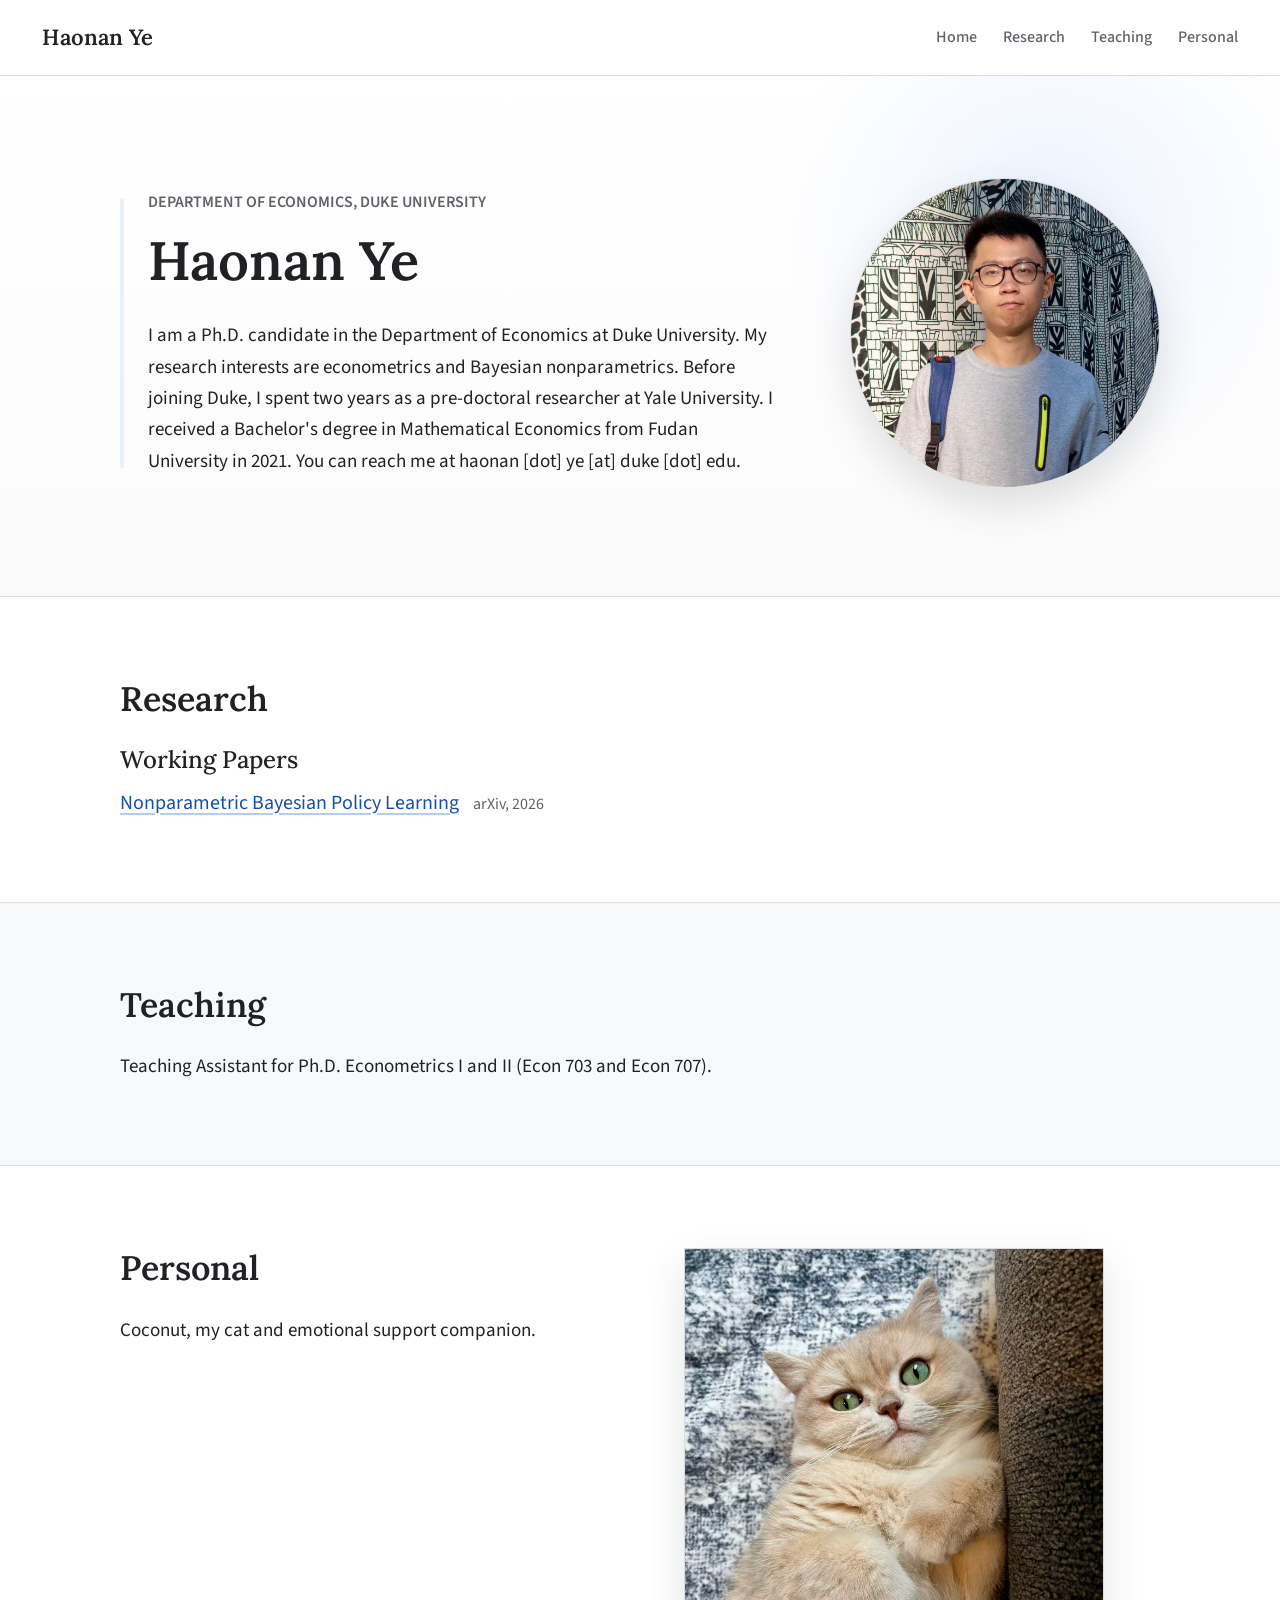
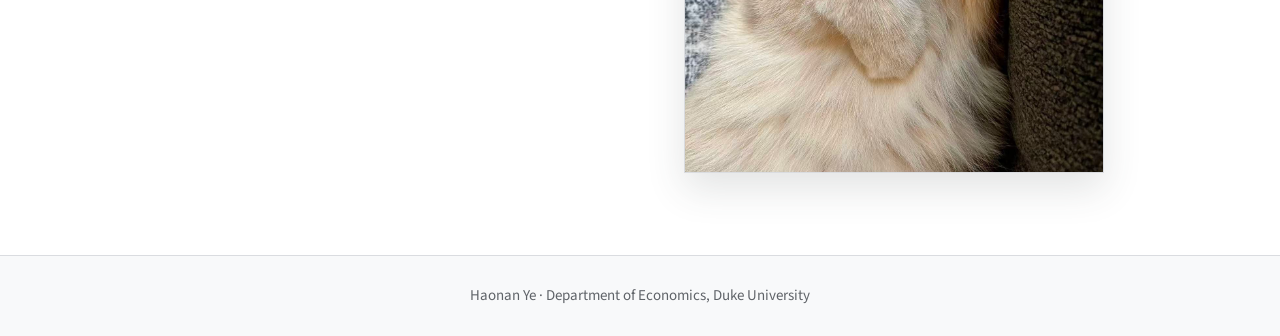
==== index.html @ bd1c62ed "Create personal website" ====
<!doctype html>
<html lang="en">
  <head>
    <meta charset="utf-8">
    <meta name="viewport" content="width=device-width, initial-scale=1">
    <title>Haonan Ye</title>
    <meta name="description" content="Personal website of Haonan Ye, Ph.D. candidate in Economics at Duke University.">
    <link rel="preconnect" href="https://fonts.googleapis.com">
    <link rel="preconnect" href="https://fonts.gstatic.com" crossorigin>
    <link href="https://fonts.googleapis.com/css2?family=Lora:wght@500;600&family=Source+Sans+3:wght@400;500;600&display=swap" rel="stylesheet">
    <link rel="stylesheet" href="styles.css">
  </head>
  <body>
    <header class="site-header">
      <a class="site-title" href="#home">Haonan Ye</a>
      <nav class="site-nav" aria-label="Main navigation">
        <a href="#home">Home</a>
        <a href="#research">Research</a>
        <a href="#teaching">Teaching</a>
        <a href="#personal">Personal</a>
      </nav>
    </header>

    <main>
      <section class="hero" id="home">
        <div class="hero-inner">
          <div class="hero-copy">
            <p class="eyebrow">Department of Economics, Duke University</p>
            <h1>Haonan Ye</h1>
            <p>
              I am a Ph.D. candidate in the Department of Economics at Duke University.
              My research interests are econometrics and Bayesian nonparametrics.
              Before joining Duke, I spent two years as a pre-doctoral researcher at Yale University.
              I received a Bachelor's degree in Mathematical Economics from Fudan University in 2021.
              You can reach me at haonan [dot] ye [at] duke [dot] edu.
            </p>
          </div>
          <figure class="portrait">
            <img src="assets/headshot.jpg" alt="Headshot of Haonan Ye">
          </figure>
        </div>
      </section>

      <section class="content-section" id="research">
        <div class="section-inner">
          <h2>Research</h2>
          <h3>Working Papers</h3>
          <p class="paper-entry">
            <a href="https://arxiv.org/abs/2605.17068v1" target="_blank" rel="noopener noreferrer">
              Nonparametric Bayesian Policy Learning
            </a>
            <span>arXiv, 2026</span>
          </p>
        </div>
      </section>

      <section class="content-section alt" id="teaching">
        <div class="section-inner">
          <h2>Teaching</h2>
          <p>
            Teaching Assistant for Ph.D. Econometrics I and II (Econ 703 and Econ 707).
          </p>
        </div>
      </section>

      <section class="content-section personal-section" id="personal">
        <div class="section-inner personal-inner">
          <div>
            <h2>Personal</h2>
            <p>Coconut, my cat and emotional support companion.</p>
          </div>
          <figure class="cat-photo">
            <img src="assets/coconut.jpg" alt="Coconut the cat">
          </figure>
        </div>
      </section>
    </main>

    <footer class="site-footer">
      <p>Haonan Ye · Department of Economics, Duke University</p>
    </footer>
  </body>
</html>
---- styles.css ----
:root {
  --ink: #202124;
  --muted: #5f6368;
  --line: #dadce0;
  --paper: #ffffff;
  --soft: #f8f9fa;
  --accent: #1a73e8;
  --accent-dark: #174ea6;
  --accent-soft: #e8f0fe;
  --max: 1040px;
}

* {
  box-sizing: border-box;
}

html {
  scroll-behavior: smooth;
}

body {
  margin: 0;
  color: var(--ink);
  background: var(--paper);
  font-family: "Source Sans 3", Arial, sans-serif;
  font-size: 19px;
  line-height: 1.65;
  text-rendering: optimizeLegibility;
}

a {
  color: var(--accent-dark);
  text-decoration-color: rgba(26, 115, 232, 0.35);
  text-underline-offset: 4px;
}

a:hover {
  color: var(--accent);
  text-decoration-color: currentColor;
}

.site-header {
  position: sticky;
  top: 0;
  z-index: 10;
  display: flex;
  align-items: center;
  justify-content: space-between;
  gap: 24px;
  min-height: 76px;
  padding: 0 42px;
  background: rgba(255, 255, 255, 0.96);
  border-bottom: 1px solid var(--line);
  backdrop-filter: blur(10px);
}

.site-title {
  flex: 0 0 auto;
  color: var(--ink);
  font-family: "Lora", Georgia, serif;
  font-size: 22px;
  font-weight: 600;
  text-decoration: none;
}

.site-nav {
  display: flex;
  align-items: center;
  justify-content: flex-end;
  gap: 26px;
  font-size: 16px;
  font-weight: 500;
}

.site-nav a {
  position: relative;
  color: var(--muted);
  text-decoration: none;
}

.site-nav a::after {
  position: absolute;
  right: 0;
  bottom: -8px;
  left: 0;
  height: 2px;
  content: "";
  background: currentColor;
  opacity: 0;
  transform: scaleX(0.72);
  transition: opacity 160ms ease, transform 160ms ease;
}

.site-nav a:hover {
  color: var(--ink);
}

.site-nav a:hover::after {
  opacity: 0.55;
  transform: scaleX(1);
}

.hero {
  border-bottom: 1px solid var(--line);
  background:
    radial-gradient(circle at 82% 28%, rgba(232, 240, 254, 0.78), transparent 24%),
    linear-gradient(180deg, #ffffff 0%, #fbfbfb 100%);
}

.hero-inner,
.section-inner {
  width: min(var(--max), calc(100% - 48px));
  margin: 0 auto;
}

.hero-inner {
  display: grid;
  grid-template-columns: minmax(0, 1fr) 310px;
  align-items: center;
  gap: 72px;
  min-height: 520px;
  padding: 74px 0 80px;
}

.hero-copy {
  position: relative;
  padding-left: 28px;
}

.hero-copy::before {
  position: absolute;
  top: 9px;
  bottom: 9px;
  left: 0;
  width: 4px;
  content: "";
  background: var(--accent-soft);
  border-radius: 999px;
}

.eyebrow {
  margin: 0 0 14px;
  color: var(--muted);
  font-size: 16px;
  font-weight: 600;
  letter-spacing: 0;
  text-transform: uppercase;
}

h1,
h2,
h3 {
  font-family: "Lora", Georgia, serif;
  line-height: 1.2;
}

h1 {
  margin: 0 0 26px;
  font-size: 54px;
  font-weight: 600;
}

h2 {
  margin: 0 0 26px;
  font-size: 34px;
  font-weight: 600;
}

h3 {
  margin: 0 0 12px;
  font-size: 24px;
  font-weight: 500;
}

p {
  max-width: 760px;
  margin: 0;
}

.portrait,
.cat-photo {
  margin: 0;
}

.portrait img {
  display: block;
  width: 100%;
  aspect-ratio: 1;
  object-fit: cover;
  object-position: 50% 35%;
  border-radius: 50%;
  border: 1px solid var(--line);
  box-shadow: 0 18px 42px rgba(60, 64, 67, 0.16);
}

.content-section {
  padding: 82px 0;
  border-bottom: 1px solid var(--line);
}

.content-section.alt {
  background: var(--soft);
}

.paper-entry {
  display: flex;
  flex-wrap: wrap;
  align-items: baseline;
  gap: 10px 14px;
  font-size: 20px;
}

.paper-entry span {
  color: var(--muted);
  font-size: 16px;
}

.personal-inner {
  display: grid;
  grid-template-columns: minmax(0, 0.9fr) minmax(280px, 420px);
  align-items: start;
  gap: 64px;
}

.cat-photo img {
  display: block;
  width: 100%;
  aspect-ratio: 4 / 5;
  object-fit: cover;
  object-position: 50% 35%;
  border: 1px solid var(--line);
  box-shadow: 0 16px 36px rgba(60, 64, 67, 0.14);
}

.site-footer {
  padding: 28px 24px;
  color: var(--muted);
  background: var(--soft);
  font-size: 15px;
  text-align: center;
}

.site-footer p {
  max-width: none;
  margin: 0;
}

@media (max-width: 760px) {
  body {
    font-size: 18px;
  }

  .site-header {
    position: static;
    align-items: flex-start;
    flex-direction: column;
    gap: 10px;
    padding: 18px 24px;
  }

  .site-nav {
    flex-wrap: wrap;
    justify-content: flex-start;
    gap: 14px 20px;
  }

  .hero-inner {
    grid-template-columns: 1fr;
    gap: 34px;
    min-height: 0;
    padding: 48px 0 58px;
  }

  .hero-copy {
    padding-left: 20px;
  }

  .portrait {
    max-width: 260px;
  }

  h1 {
    font-size: 42px;
  }

  h2 {
    font-size: 30px;
  }

  .content-section {
    padding: 54px 0;
  }

  .personal-inner {
    grid-template-columns: 1fr;
    gap: 28px;
  }

  .cat-photo {
    max-width: 420px;
  }
}
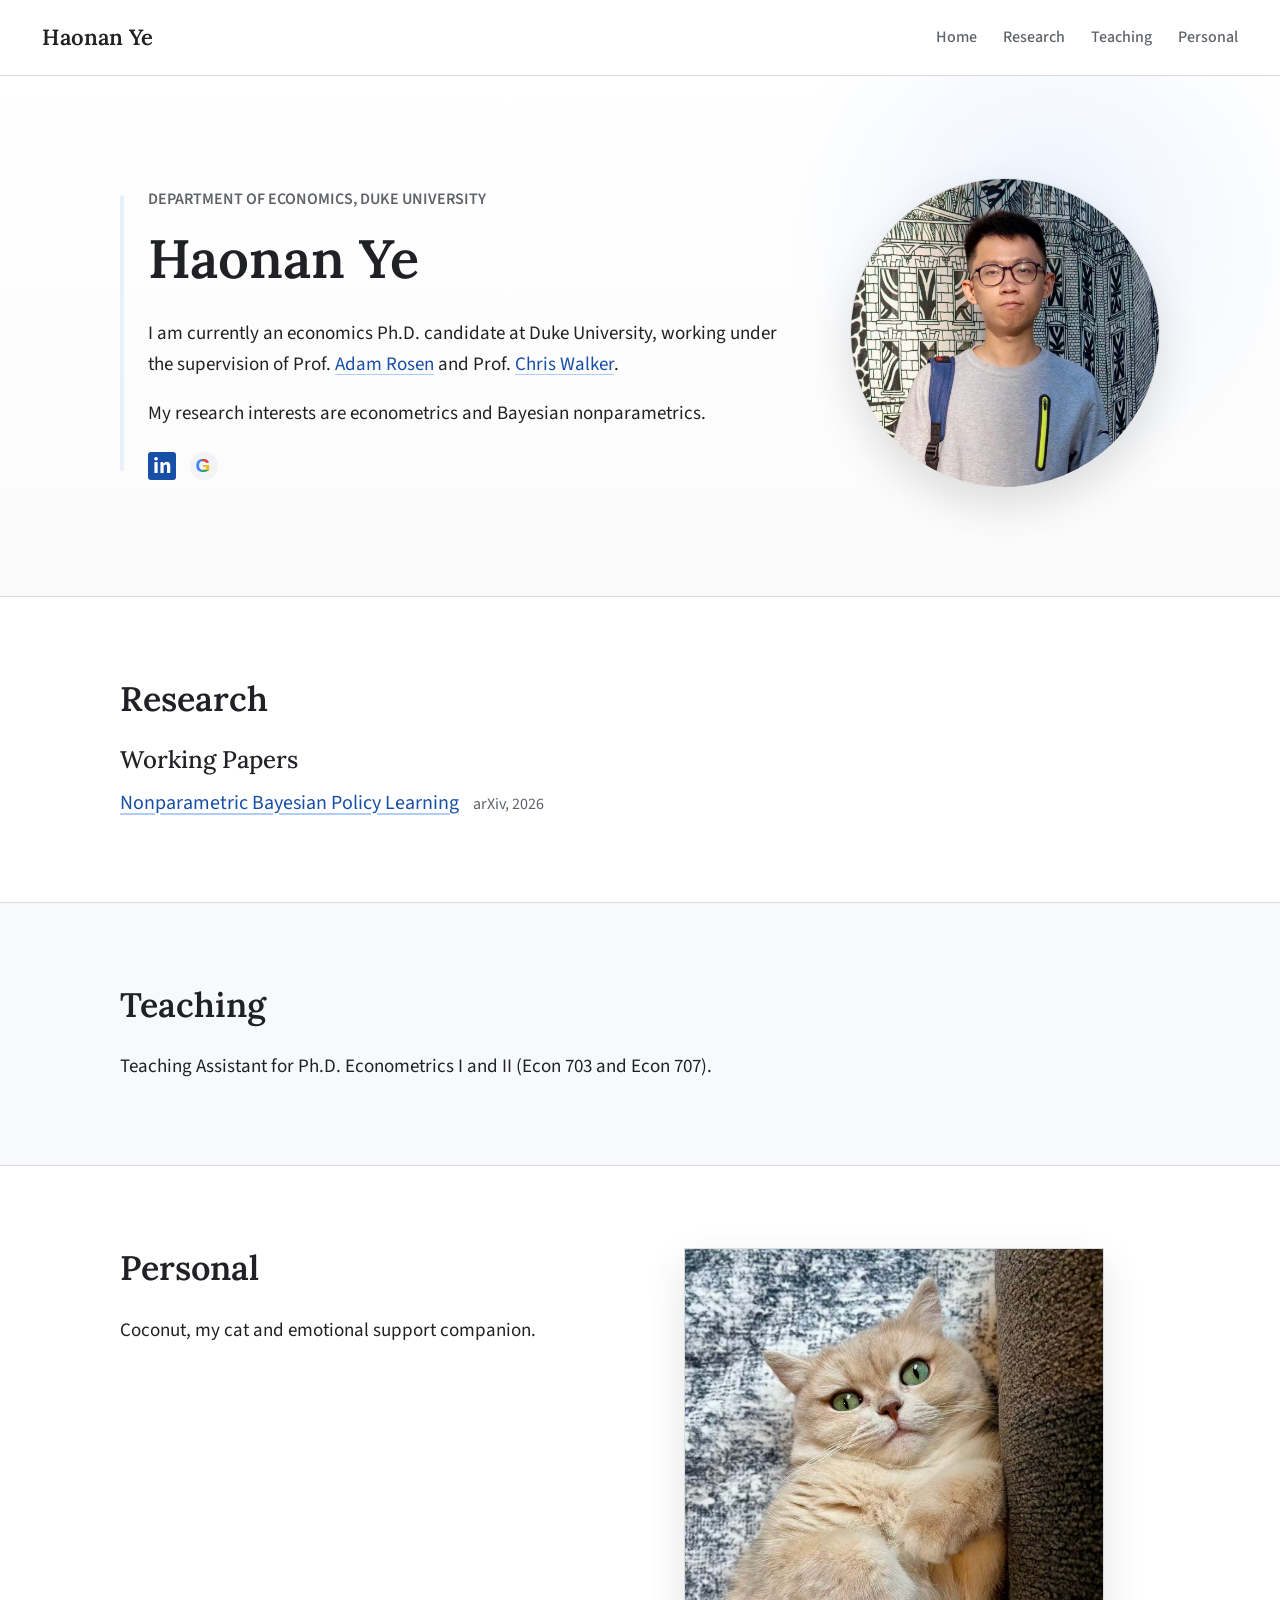
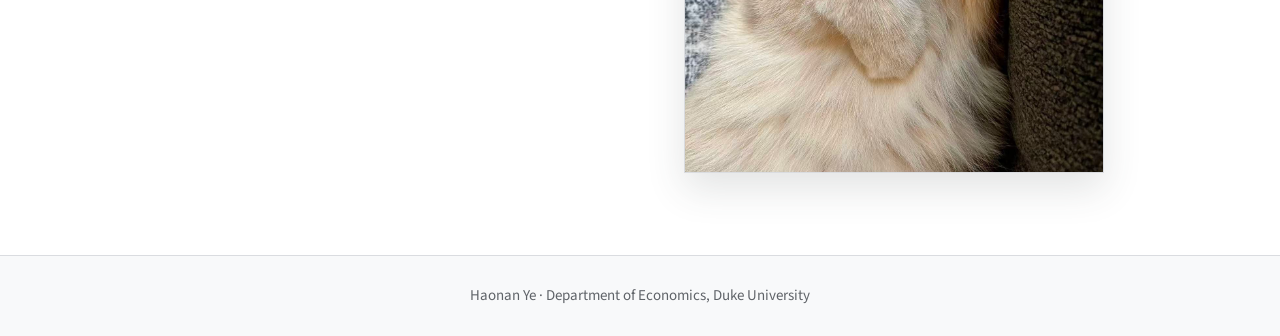
==== commit 7f34a7f8: "Update home bio and profile links" ====
--- a/index.html
+++ b/index.html
@@ -28,12 +28,25 @@
             <p class="eyebrow">Department of Economics, Duke University</p>
             <h1>Haonan Ye</h1>
             <p>
-              I am a Ph.D. candidate in the Department of Economics at Duke University.
+              I am currently an economics Ph.D. candidate at Duke University, working under the supervision of Prof.
+              <a href="https://sites.google.com/site/amr331/" target="_blank" rel="noopener noreferrer">Adam Rosen</a>
+              and Prof.
+              <a href="https://sites.google.com/view/cdwalker/home" target="_blank" rel="noopener noreferrer">Chris Walker</a>.
+            </p>
+            <p class="home-spaced">
               My research interests are econometrics and Bayesian nonparametrics.
-              Before joining Duke, I spent two years as a pre-doctoral researcher at Yale University.
-              I received a Bachelor's degree in Mathematical Economics from Fudan University in 2021.
-              You can reach me at haonan [dot] ye [at] duke [dot] edu.
             </p>
+            <div class="profile-links" aria-label="Profile links">
+              <a class="linkedin-link" href="https://www.linkedin.com/in/aaron-ye-4648b3226/" target="_blank" rel="noopener noreferrer" aria-label="LinkedIn">in</a>
+              <a class="scholar-link" href="https://scholar.google.com/citations?user=QAnR_lwAAAAJ&amp;hl=en" target="_blank" rel="noopener noreferrer" aria-label="Google Scholar">
+                <span class="google-g" aria-hidden="true">
+                  <span class="g-blue">G</span>
+                  <span class="g-red">G</span>
+                  <span class="g-yellow">G</span>
+                  <span class="g-green">G</span>
+                </span>
+              </a>
+            </div>
           </div>
           <figure class="portrait">
             <img src="assets/headshot.jpg" alt="Headshot of Haonan Ye">
--- a/styles.css
+++ b/styles.css
@@ -177,6 +177,88 @@
   margin: 0;
 }
 
+.home-spaced {
+  margin-top: 18px;
+}
+
+.profile-links {
+  display: flex;
+  align-items: center;
+  gap: 14px;
+  margin-top: 22px;
+}
+
+.linkedin-link,
+.scholar-link {
+  display: inline-flex;
+  align-items: center;
+  justify-content: center;
+  width: 28px;
+  height: 28px;
+  color: #ffffff;
+  background: var(--accent-dark);
+  text-decoration: none;
+}
+
+.linkedin-link {
+  border-radius: 3px;
+  font-size: 22px;
+  font-weight: 700;
+  line-height: 1;
+}
+
+.scholar-link {
+  background: #f1f3f4;
+  border-radius: 50%;
+}
+
+.google-g {
+  position: relative;
+  display: block;
+  width: 17px;
+  height: 20px;
+  overflow: hidden;
+  font-family: Arial, sans-serif;
+  font-size: 19px;
+  font-weight: 700;
+  line-height: 20px;
+}
+
+.google-g span {
+  position: absolute;
+  inset: 0;
+}
+
+.g-blue {
+  color: #4285f4;
+}
+
+.g-red {
+  color: #ea4335;
+  clip-path: polygon(38% 0, 100% 0, 100% 45%, 38% 45%);
+}
+
+.g-yellow {
+  color: #fbbc05;
+  clip-path: polygon(38% 45%, 100% 45%, 100% 72%, 38% 72%);
+}
+
+.g-green {
+  color: #34a853;
+  clip-path: polygon(38% 72%, 100% 72%, 100% 100%, 38% 100%);
+}
+
+.linkedin-link:hover {
+  color: #ffffff;
+  background: var(--accent);
+  text-decoration: none;
+}
+
+.scholar-link:hover {
+  background: #e8eaed;
+  text-decoration: none;
+}
+
 .portrait,
 .cat-photo {
   margin: 0;
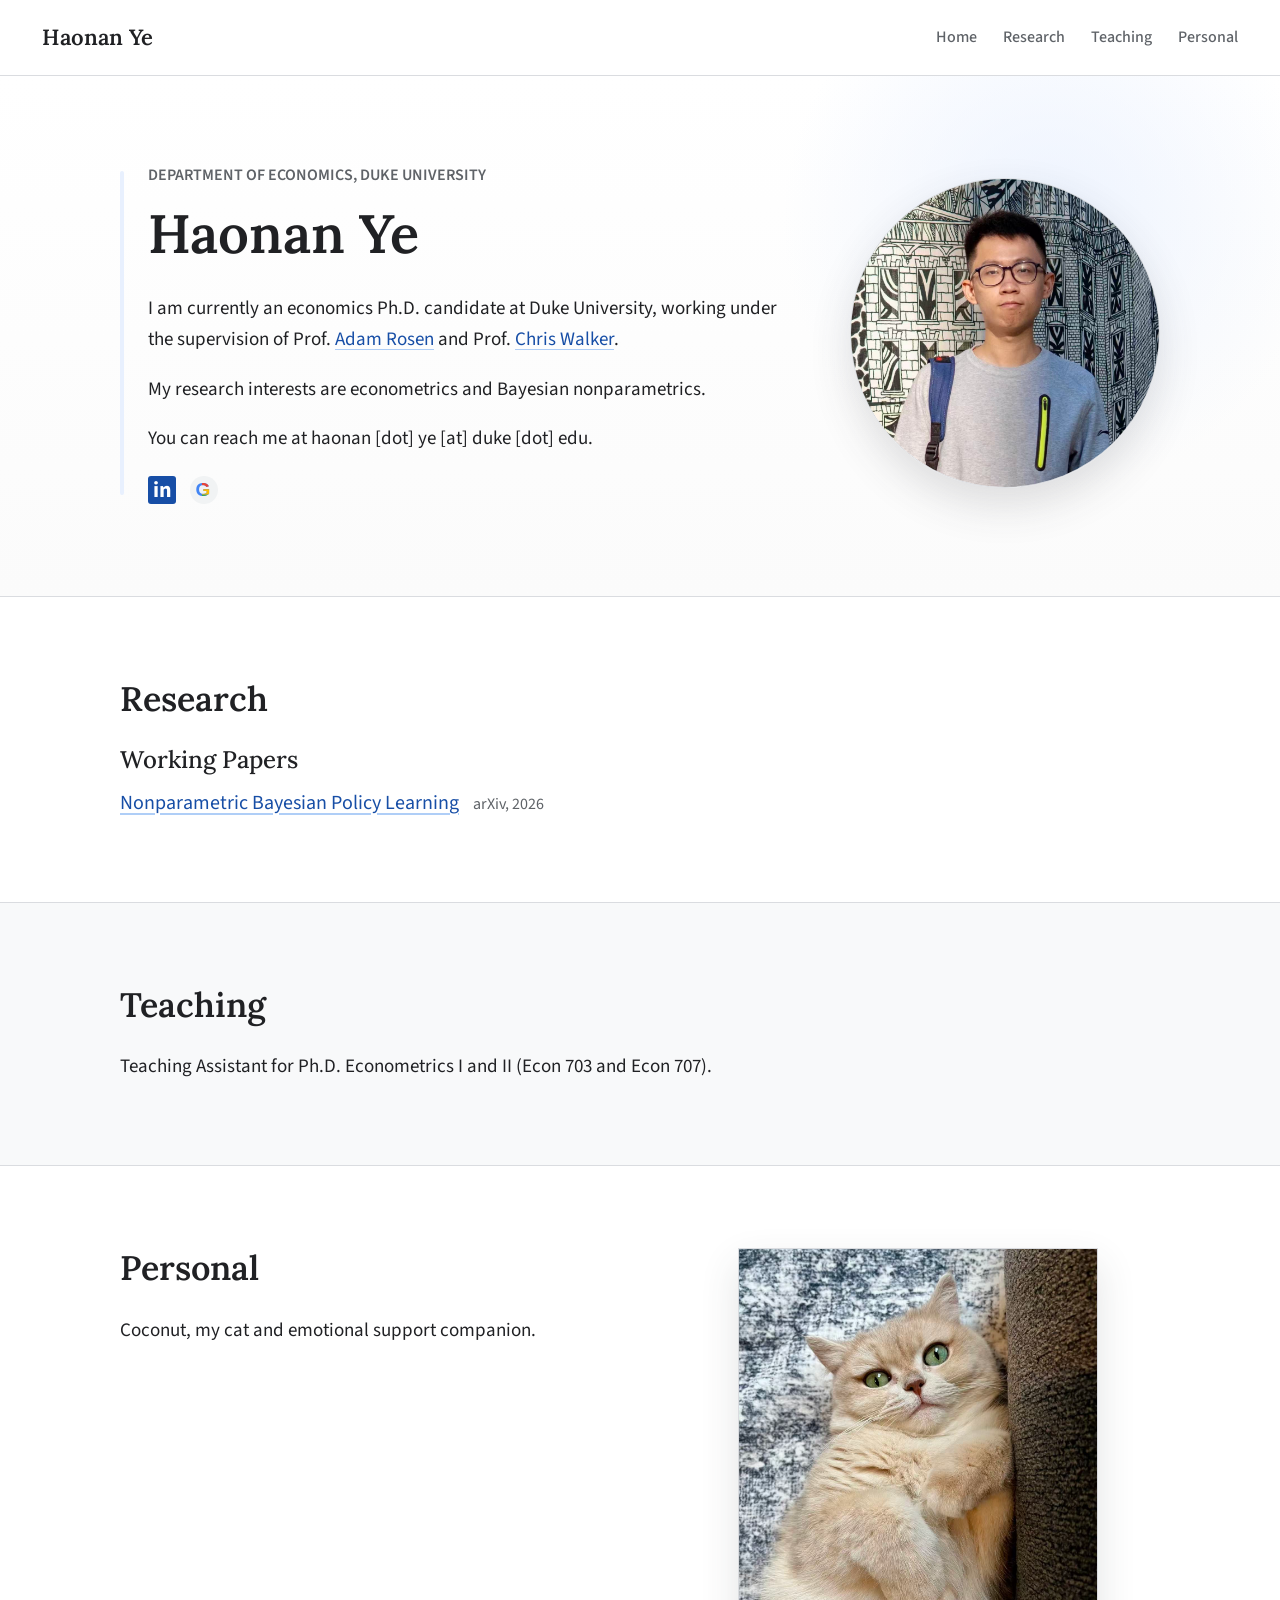
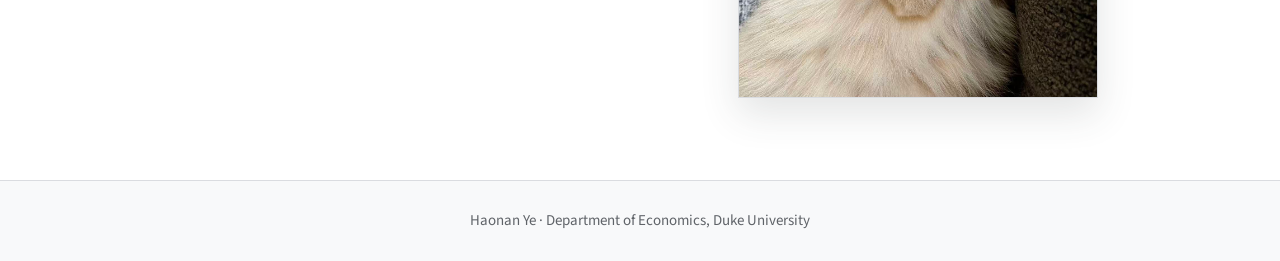
==== commit 58ab4e19: "Refine homepage and personal section" ====
--- a/index.html
+++ b/index.html
@@ -35,6 +35,9 @@
             </p>
             <p class="home-spaced">
               My research interests are econometrics and Bayesian nonparametrics.
+            </p>
+            <p class="home-spaced">
+              You can reach me at haonan [dot] ye [at] duke [dot] edu.
             </p>
             <div class="profile-links" aria-label="Profile links">
               <a class="linkedin-link" href="https://www.linkedin.com/in/aaron-ye-4648b3226/" target="_blank" rel="noopener noreferrer" aria-label="LinkedIn">in</a>
--- a/styles.css
+++ b/styles.css
@@ -299,7 +299,7 @@
 
 .personal-inner {
   display: grid;
-  grid-template-columns: minmax(0, 0.9fr) minmax(280px, 420px);
+  grid-template-columns: minmax(0, 0.9fr) minmax(260px, 360px);
   align-items: start;
   gap: 64px;
 }
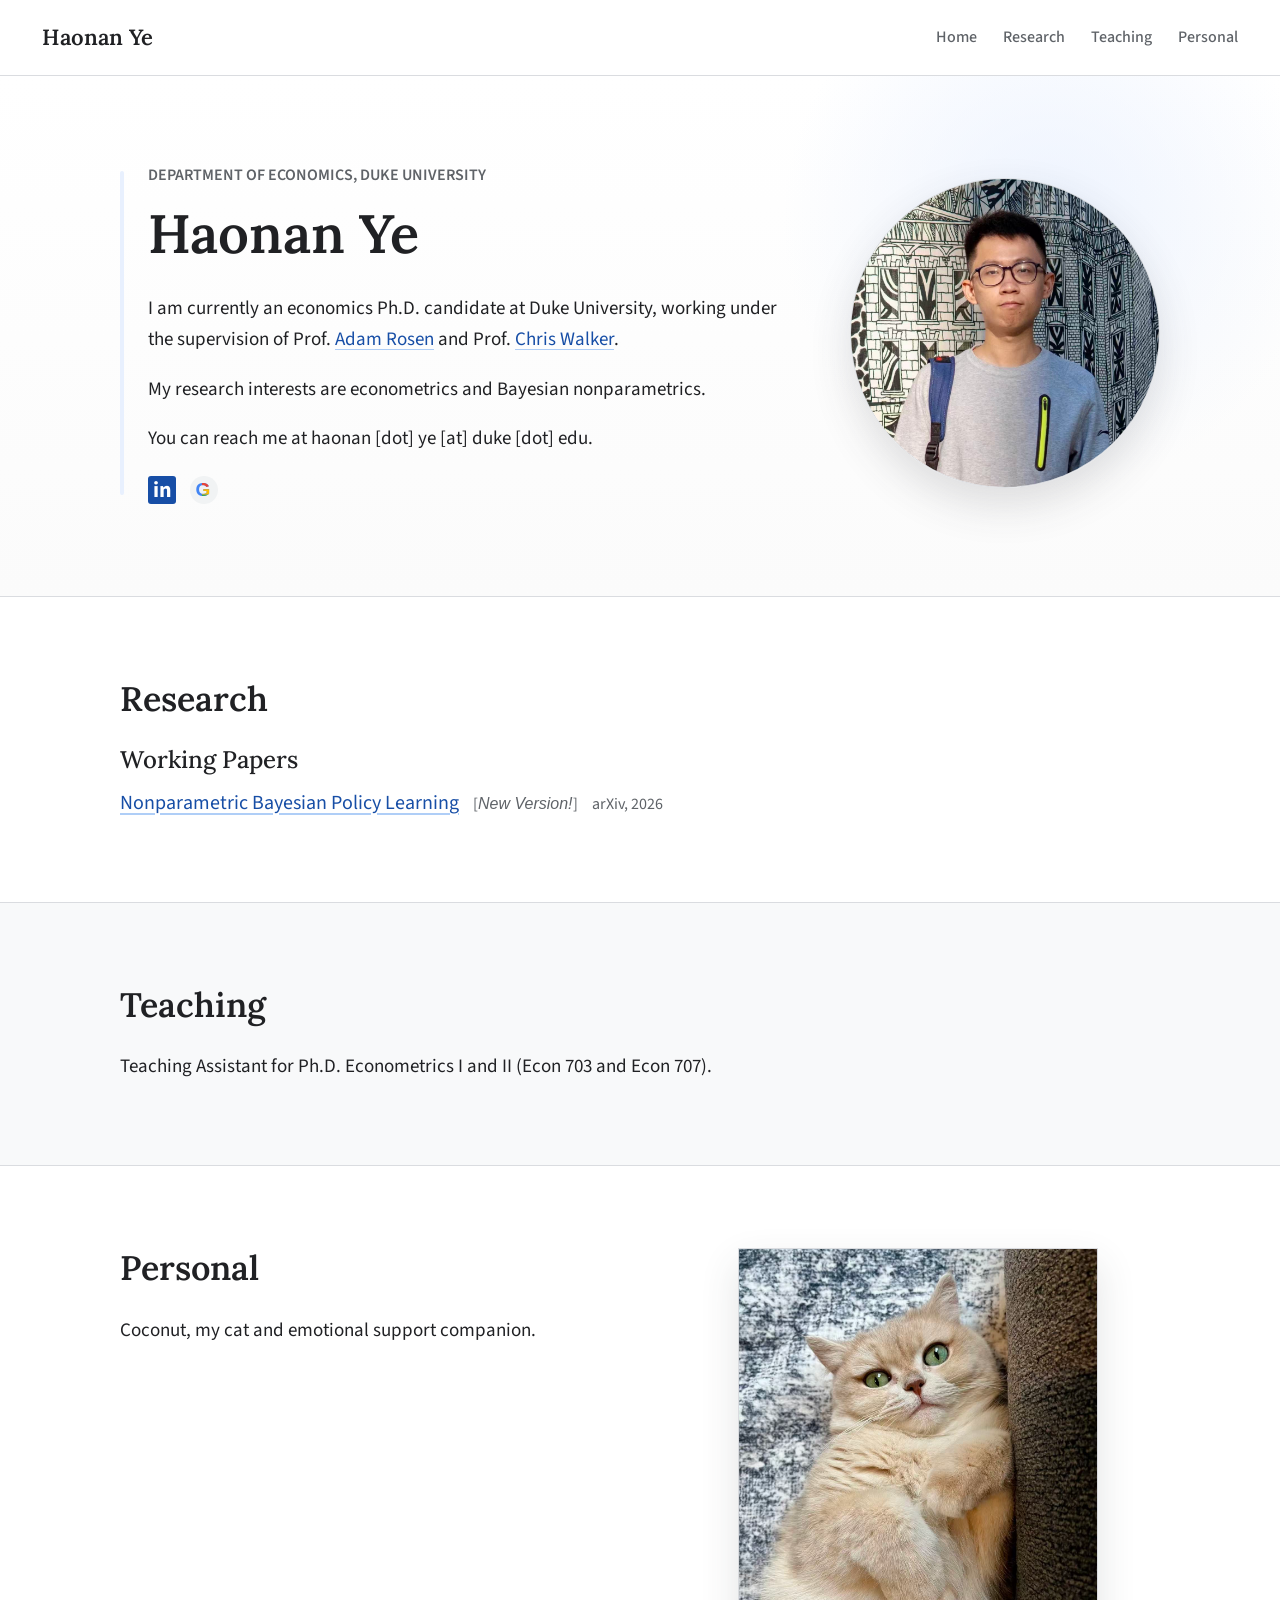
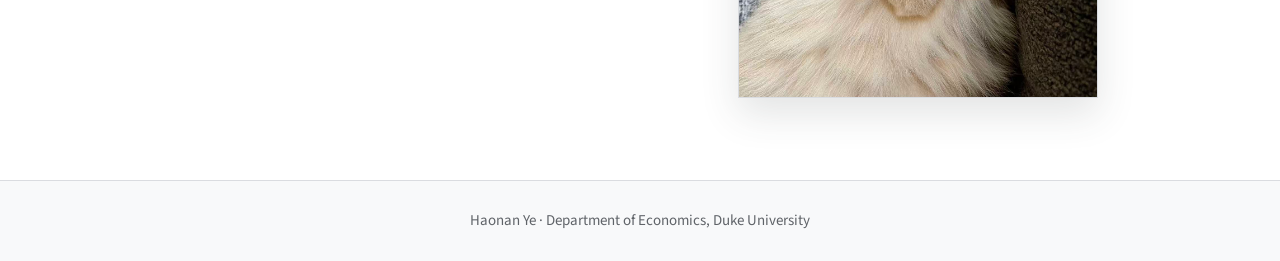
==== commit eb5fed94: "Update arXiv paper link" ====
--- a/index.html
+++ b/index.html
@@ -62,9 +62,10 @@
           <h2>Research</h2>
           <h3>Working Papers</h3>
           <p class="paper-entry">
-            <a href="https://arxiv.org/abs/2605.17068v1" target="_blank" rel="noopener noreferrer">
+            <a href="https://arxiv.org/abs/2605.17068" target="_blank" rel="noopener noreferrer">
               Nonparametric Bayesian Policy Learning
             </a>
+            <span>[<em>New Version!</em>]</span>
             <span>arXiv, 2026</span>
           </p>
         </div>
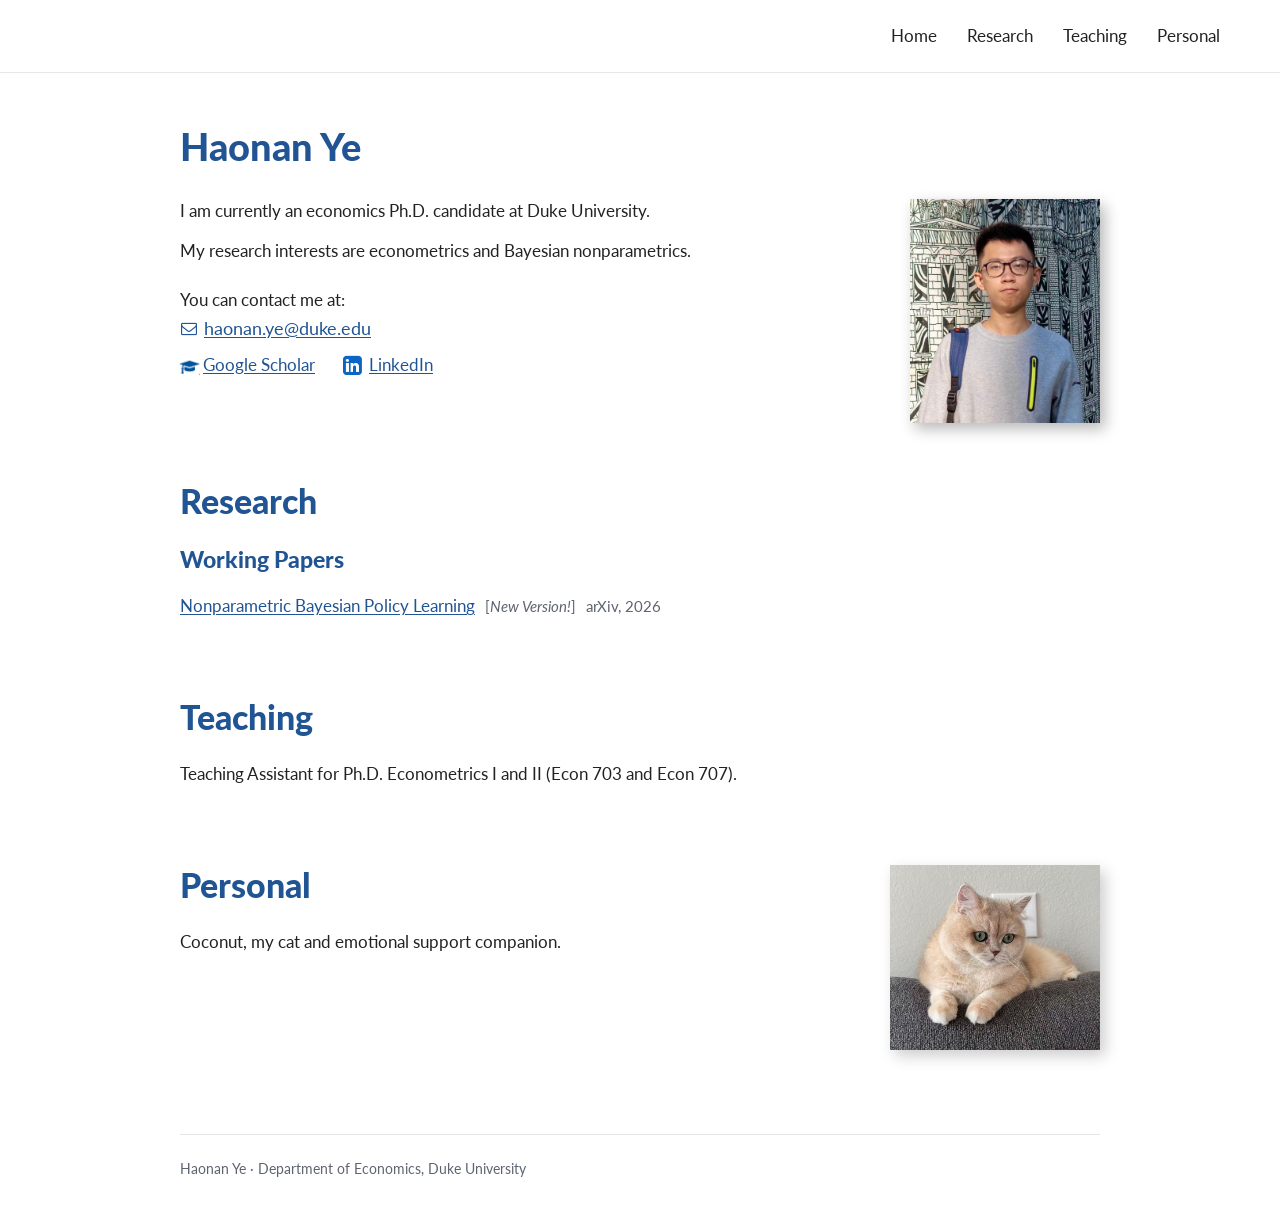
==== commit 8a2aaf42: "Redesign personal website" ====
--- a/index.html
+++ b/index.html
@@ -4,51 +4,50 @@
     <meta charset="utf-8">
     <meta name="viewport" content="width=device-width, initial-scale=1">
     <title>Haonan Ye</title>
-    <meta name="description" content="Personal website of Haonan Ye, Ph.D. candidate in Economics at Duke University.">
+    <meta name="description" content="Personal website of Haonan Ye, an economics Ph.D. candidate at Duke University.">
     <link rel="preconnect" href="https://fonts.googleapis.com">
     <link rel="preconnect" href="https://fonts.gstatic.com" crossorigin>
-    <link href="https://fonts.googleapis.com/css2?family=Lora:wght@500;600&family=Source+Sans+3:wght@400;500;600&display=swap" rel="stylesheet">
+    <link href="https://fonts.googleapis.com/css2?family=Lato:wght@400;700;900&amp;display=swap" rel="stylesheet">
+    <link rel="stylesheet" href="https://cdnjs.cloudflare.com/ajax/libs/font-awesome/4.7.0/css/font-awesome.min.css">
     <link rel="stylesheet" href="styles.css">
   </head>
   <body>
     <header class="site-header">
-      <a class="site-title" href="#home">Haonan Ye</a>
-      <nav class="site-nav" aria-label="Main navigation">
-        <a href="#home">Home</a>
-        <a href="#research">Research</a>
-        <a href="#teaching">Teaching</a>
-        <a href="#personal">Personal</a>
-      </nav>
+      <div class="header-inner">
+        <nav class="site-nav" aria-label="Main navigation">
+          <a href="#home">Home</a>
+          <a href="#research">Research</a>
+          <a href="#teaching">Teaching</a>
+          <a href="#personal">Personal</a>
+        </nav>
+      </div>
     </header>
 
-    <main>
-      <section class="hero" id="home">
-        <div class="hero-inner">
-          <div class="hero-copy">
-            <p class="eyebrow">Department of Economics, Duke University</p>
-            <h1>Haonan Ye</h1>
-            <p>
-              I am currently an economics Ph.D. candidate at Duke University, working under the supervision of Prof.
-              <a href="https://sites.google.com/site/amr331/" target="_blank" rel="noopener noreferrer">Adam Rosen</a>
-              and Prof.
-              <a href="https://sites.google.com/view/cdwalker/home" target="_blank" rel="noopener noreferrer">Chris Walker</a>.
+    <main class="page-shell">
+      <section class="home-section" id="home">
+        <h1>Haonan Ye</h1>
+        <div class="home-layout">
+          <div class="home-copy">
+            <p class="bio-copy">
+              <span>I am currently an economics Ph.D. candidate at Duke University.</span>
+              <span>My research interests are econometrics and Bayesian nonparametrics.</span>
             </p>
-            <p class="home-spaced">
-              My research interests are econometrics and Bayesian nonparametrics.
-            </p>
-            <p class="home-spaced">
-              You can reach me at haonan [dot] ye [at] duke [dot] edu.
-            </p>
-            <div class="profile-links" aria-label="Profile links">
-              <a class="linkedin-link" href="https://www.linkedin.com/in/aaron-ye-4648b3226/" target="_blank" rel="noopener noreferrer" aria-label="LinkedIn">in</a>
-              <a class="scholar-link" href="https://scholar.google.com/citations?user=QAnR_lwAAAAJ&amp;hl=en" target="_blank" rel="noopener noreferrer" aria-label="Google Scholar">
-                <span class="google-g" aria-hidden="true">
-                  <span class="g-blue">G</span>
-                  <span class="g-red">G</span>
-                  <span class="g-yellow">G</span>
-                  <span class="g-green">G</span>
-                </span>
+            <div class="contact-block">
+              <p class="contact-label">You can contact me at:</p>
+              <a class="email-link" href="mailto:haonan.ye@duke.edu">
+                <i class="fa fa-envelope-o email-icon" aria-hidden="true"></i>
+                <span>haonan.ye@duke.edu</span>
               </a>
+              <div class="profile-links" aria-label="Profile links">
+                <a class="profile-link" href="https://scholar.google.com/citations?user=QAnR_lwAAAAJ&amp;hl=en" target="_blank" rel="noopener noreferrer">
+                  <img class="scholar-icon" src="assets/google-scholar-cap.png" alt="">
+                  <span>Google Scholar</span>
+                </a>
+                <a class="profile-link" href="https://www.linkedin.com/in/haonan-ye-4648b3226/" target="_blank" rel="noopener noreferrer">
+                  <i class="fa fa-linkedin-square linkedin-icon" aria-hidden="true"></i>
+                  <span>LinkedIn</span>
+                </a>
+              </div>
             </div>
           </div>
           <figure class="portrait">
@@ -58,38 +57,28 @@
       </section>
 
       <section class="content-section" id="research">
-        <div class="section-inner">
-          <h2>Research</h2>
-          <h3>Working Papers</h3>
-          <p class="paper-entry">
-            <a href="https://arxiv.org/abs/2605.17068" target="_blank" rel="noopener noreferrer">
-              Nonparametric Bayesian Policy Learning
-            </a>
-            <span>[<em>New Version!</em>]</span>
-            <span>arXiv, 2026</span>
-          </p>
-        </div>
+        <h2>Research</h2>
+        <h3>Working Papers</h3>
+        <p class="paper-entry">
+          <a href="https://arxiv.org/abs/2605.17068" target="_blank" rel="noopener noreferrer">Nonparametric Bayesian Policy Learning</a>
+          <span>[<em>New Version!</em>]</span>
+          <span>arXiv, 2026</span>
+        </p>
       </section>
 
-      <section class="content-section alt" id="teaching">
-        <div class="section-inner">
-          <h2>Teaching</h2>
-          <p>
-            Teaching Assistant for Ph.D. Econometrics I and II (Econ 703 and Econ 707).
-          </p>
-        </div>
+      <section class="content-section" id="teaching">
+        <h2>Teaching</h2>
+        <p>Teaching Assistant for Ph.D. Econometrics I and II (Econ 703 and Econ 707).</p>
       </section>
 
       <section class="content-section personal-section" id="personal">
-        <div class="section-inner personal-inner">
-          <div>
-            <h2>Personal</h2>
-            <p>Coconut, my cat and emotional support companion.</p>
-          </div>
-          <figure class="cat-photo">
-            <img src="assets/coconut.jpg" alt="Coconut the cat">
-          </figure>
+        <div>
+          <h2>Personal</h2>
+          <p>Coconut, my cat and emotional support companion.</p>
         </div>
+        <figure class="cat-photo">
+          <img src="assets/coconut-preview.jpg" alt="Coconut the cat">
+        </figure>
       </section>
     </main>
 
--- a/styles.css
+++ b/styles.css
@@ -1,13 +1,10 @@
 :root {
-  --ink: #202124;
-  --muted: #5f6368;
-  --line: #dadce0;
-  --paper: #ffffff;
-  --soft: #f8f9fa;
-  --accent: #1a73e8;
-  --accent-dark: #174ea6;
-  --accent-soft: #e8f0fe;
-  --max: 1040px;
+  --ink: #222222;
+  --muted: #5e6470;
+  --blue: #205493;
+  --blue-hover: #123d6b;
+  --line: #e5e7eb;
+  --page-width: 920px;
 }
 
 * {
@@ -21,364 +18,310 @@
 body {
   margin: 0;
   color: var(--ink);
-  background: var(--paper);
-  font-family: "Source Sans 3", Arial, sans-serif;
-  font-size: 19px;
-  line-height: 1.65;
+  background: #ffffff;
+  font-family: "Lato", Arial, sans-serif;
+  font-size: 17px;
+  line-height: 1.45;
   text-rendering: optimizeLegibility;
 }
 
 a {
-  color: var(--accent-dark);
-  text-decoration-color: rgba(26, 115, 232, 0.35);
-  text-underline-offset: 4px;
+  color: var(--blue);
+  text-decoration: underline;
+  text-underline-offset: 2px;
 }
 
 a:hover {
-  color: var(--accent);
-  text-decoration-color: currentColor;
+  color: var(--blue-hover);
 }
 
 .site-header {
-  position: sticky;
-  top: 0;
-  z-index: 10;
+  min-height: 72px;
+  border-bottom: 1px solid var(--line);
+  background: #ffffff;
+}
+
+.header-inner {
   display: flex;
   align-items: center;
-  justify-content: space-between;
-  gap: 24px;
-  min-height: 76px;
-  padding: 0 42px;
-  background: rgba(255, 255, 255, 0.96);
-  border-bottom: 1px solid var(--line);
-  backdrop-filter: blur(10px);
-}
-
-.site-title {
-  flex: 0 0 auto;
-  color: var(--ink);
-  font-family: "Lora", Georgia, serif;
-  font-size: 22px;
-  font-weight: 600;
-  text-decoration: none;
+  justify-content: flex-end;
+  gap: 28px;
+  width: min(1160px, calc(100% - 48px));
+  min-height: 72px;
+  margin: 0 auto;
 }
 
 .site-nav {
   display: flex;
   align-items: center;
   justify-content: flex-end;
-  gap: 26px;
-  font-size: 16px;
-  font-weight: 500;
+  gap: 30px;
 }
 
 .site-nav a {
-  position: relative;
-  color: var(--muted);
+  color: var(--ink);
+  font-size: 17px;
   text-decoration: none;
 }
 
-.site-nav a::after {
-  position: absolute;
-  right: 0;
-  bottom: -8px;
-  left: 0;
-  height: 2px;
-  content: "";
-  background: currentColor;
-  opacity: 0;
-  transform: scaleX(0.72);
-  transition: opacity 160ms ease, transform 160ms ease;
-}
-
 .site-nav a:hover {
-  color: var(--ink);
-}
-
-.site-nav a:hover::after {
-  opacity: 0.55;
-  transform: scaleX(1);
-}
-
-.hero {
-  border-bottom: 1px solid var(--line);
-  background:
-    radial-gradient(circle at 82% 28%, rgba(232, 240, 254, 0.78), transparent 24%),
-    linear-gradient(180deg, #ffffff 0%, #fbfbfb 100%);
-}
-
-.hero-inner,
-.section-inner {
-  width: min(var(--max), calc(100% - 48px));
+  color: var(--blue);
+}
+
+.page-shell {
+  width: min(var(--page-width), calc(100% - 36px));
   margin: 0 auto;
-}
-
-.hero-inner {
+  padding: 52px 0 36px;
+}
+
+.home-section {
+  scroll-margin-top: 20px;
+}
+
+.home-layout {
   display: grid;
-  grid-template-columns: minmax(0, 1fr) 310px;
-  align-items: center;
-  gap: 72px;
-  min-height: 520px;
-  padding: 74px 0 80px;
-}
-
-.hero-copy {
-  position: relative;
-  padding-left: 28px;
-}
-
-.hero-copy::before {
-  position: absolute;
-  top: 9px;
-  bottom: 9px;
-  left: 0;
-  width: 4px;
-  content: "";
-  background: var(--accent-soft);
-  border-radius: 999px;
-}
-
-.eyebrow {
-  margin: 0 0 14px;
-  color: var(--muted);
-  font-size: 16px;
-  font-weight: 600;
-  letter-spacing: 0;
-  text-transform: uppercase;
+  grid-template-columns: minmax(0, 1fr) 205px;
+  align-items: start;
+  gap: 62px;
 }
 
 h1,
 h2,
 h3 {
-  font-family: "Lora", Georgia, serif;
-  line-height: 1.2;
+  color: var(--blue);
+  font-weight: 900;
+  line-height: 1.15;
 }
 
 h1 {
-  margin: 0 0 26px;
-  font-size: 54px;
-  font-weight: 600;
+  margin: 0 0 30px;
+  font-size: 38px;
 }
 
 h2 {
   margin: 0 0 26px;
   font-size: 34px;
-  font-weight: 600;
 }
 
 h3 {
-  margin: 0 0 12px;
-  font-size: 24px;
-  font-weight: 500;
+  margin: 0 0 22px;
+  font-size: 23px;
 }
 
 p {
-  max-width: 760px;
+  margin: 0 0 20px;
+}
+
+.home-copy > p {
+  max-width: 610px;
+}
+
+.bio-copy span {
+  display: block;
+}
+
+.bio-copy span + span {
+  margin-top: 16px;
+}
+
+.portrait {
+  width: 190px;
   margin: 0;
-}
-
-.home-spaced {
-  margin-top: 18px;
+  justify-self: end;
+}
+
+.portrait img {
+  display: block;
+  width: 100%;
+  aspect-ratio: 1 / 1.18;
+  object-fit: cover;
+  object-position: 50% 28%;
+  box-shadow: 5px 6px 14px rgba(0, 0, 0, 0.28);
 }
 
 .profile-links {
   display: flex;
+  flex-wrap: wrap;
   align-items: center;
-  gap: 14px;
-  margin-top: 22px;
-}
-
-.linkedin-link,
-.scholar-link {
+  gap: 28px;
+  margin-top: 12px;
+}
+
+.contact-block {
+  margin-top: 24px;
+}
+
+.contact-label {
+  margin-bottom: 2px;
+}
+
+.email-link,
+.profile-link {
   display: inline-flex;
   align-items: center;
-  justify-content: center;
-  width: 28px;
-  height: 28px;
-  color: #ffffff;
-  background: var(--accent-dark);
+  gap: 6px;
+}
+
+.profile-link {
   text-decoration: none;
 }
 
-.linkedin-link {
-  border-radius: 3px;
+.profile-link > span {
+  text-decoration: underline;
+  text-underline-offset: 2px;
+}
+
+.email-link {
+  width: max-content;
+  font-size: 18px;
+  text-decoration: none;
+}
+
+.email-link > span {
+  text-decoration: underline;
+  text-underline-offset: 2px;
+}
+
+.email-icon {
+  width: 18px;
+  flex: 0 0 18px;
+  color: var(--blue);
+  font-size: 16px;
+  text-align: center;
+}
+
+.linkedin-icon {
+  display: block;
+  width: 20px;
+  flex: 0 0 20px;
+  color: #0a66c2;
   font-size: 22px;
-  font-weight: 700;
   line-height: 1;
 }
 
-.scholar-link {
-  background: #f1f3f4;
-  border-radius: 50%;
-}
-
-.google-g {
-  position: relative;
-  display: block;
-  width: 17px;
+.scholar-icon {
+  display: block;
+  width: 24px;
   height: 20px;
-  overflow: hidden;
-  font-family: Arial, sans-serif;
-  font-size: 19px;
-  font-weight: 700;
-  line-height: 20px;
-}
-
-.google-g span {
-  position: absolute;
-  inset: 0;
-}
-
-.g-blue {
-  color: #4285f4;
-}
-
-.g-red {
-  color: #ea4335;
-  clip-path: polygon(38% 0, 100% 0, 100% 45%, 38% 45%);
-}
-
-.g-yellow {
-  color: #fbbc05;
-  clip-path: polygon(38% 45%, 100% 45%, 100% 72%, 38% 72%);
-}
-
-.g-green {
-  color: #34a853;
-  clip-path: polygon(38% 72%, 100% 72%, 100% 100%, 38% 100%);
-}
-
-.linkedin-link:hover {
-  color: #ffffff;
-  background: var(--accent);
-  text-decoration: none;
-}
-
-.scholar-link:hover {
-  background: #e8eaed;
-  text-decoration: none;
-}
-
-.portrait,
-.cat-photo {
-  margin: 0;
-}
-
-.portrait img {
-  display: block;
-  width: 100%;
-  aspect-ratio: 1;
+  flex: 0 0 24px;
+  margin-right: -7px;
   object-fit: cover;
-  object-position: 50% 35%;
-  border-radius: 50%;
-  border: 1px solid var(--line);
-  box-shadow: 0 18px 42px rgba(60, 64, 67, 0.16);
+  transform: translateX(-7px) scale(1.24);
+  transform-origin: center;
 }
 
 .content-section {
-  padding: 82px 0;
-  border-bottom: 1px solid var(--line);
-}
-
-.content-section.alt {
-  background: var(--soft);
+  padding-top: 58px;
+  scroll-margin-top: 20px;
 }
 
 .paper-entry {
   display: flex;
   flex-wrap: wrap;
   align-items: baseline;
-  gap: 10px 14px;
-  font-size: 20px;
+  gap: 6px 10px;
 }
 
 .paper-entry span {
   color: var(--muted);
-  font-size: 16px;
-}
-
-.personal-inner {
+  font-size: 15px;
+}
+
+.personal-section {
   display: grid;
-  grid-template-columns: minmax(0, 0.9fr) minmax(260px, 360px);
+  grid-template-columns: minmax(0, 1fr) 210px;
   align-items: start;
   gap: 64px;
 }
 
+.cat-photo {
+  margin: 0;
+}
+
 .cat-photo img {
   display: block;
   width: 100%;
-  aspect-ratio: 4 / 5;
-  object-fit: cover;
-  object-position: 50% 35%;
-  border: 1px solid var(--line);
-  box-shadow: 0 16px 36px rgba(60, 64, 67, 0.14);
+  height: auto;
+  box-shadow: 5px 6px 14px rgba(0, 0, 0, 0.2);
 }
 
 .site-footer {
-  padding: 28px 24px;
+  width: min(var(--page-width), calc(100% - 36px));
+  margin: 48px auto 0;
+  padding: 24px 0 30px;
   color: var(--muted);
-  background: var(--soft);
-  font-size: 15px;
-  text-align: center;
+  border-top: 1px solid var(--line);
+  font-size: 14px;
 }
 
 .site-footer p {
-  max-width: none;
   margin: 0;
 }
 
 @media (max-width: 760px) {
-  body {
-    font-size: 18px;
-  }
-
   .site-header {
-    position: static;
-    align-items: flex-start;
-    flex-direction: column;
-    gap: 10px;
-    padding: 18px 24px;
+    min-height: 60px;
+  }
+
+  .header-inner {
+    width: min(720px, calc(100% - 32px));
+    min-height: 60px;
+    gap: 20px;
   }
 
   .site-nav {
-    flex-wrap: wrap;
-    justify-content: flex-start;
-    gap: 14px 20px;
-  }
-
-  .hero-inner {
+    gap: 16px;
+    overflow-x: auto;
+  }
+
+  .site-nav a {
+    font-size: 16px;
+  }
+
+  .page-shell {
+    padding-top: 42px;
+  }
+
+  .home-layout {
+    grid-template-columns: minmax(0, 1fr) 175px;
+    gap: 40px;
+  }
+
+  .personal-section {
     grid-template-columns: 1fr;
     gap: 34px;
-    min-height: 0;
-    padding: 48px 0 58px;
-  }
-
-  .hero-copy {
-    padding-left: 20px;
   }
 
   .portrait {
-    max-width: 260px;
+    width: 175px;
+  }
+
+  .cat-photo {
+    width: min(210px, 72vw);
   }
 
   h1 {
-    font-size: 42px;
+    font-size: 34px;
   }
 
   h2 {
     font-size: 30px;
   }
-
-  .content-section {
-    padding: 54px 0;
-  }
-
-  .personal-inner {
+}
+
+@media (max-width: 520px) {
+  .site-nav {
+    width: 100%;
+    justify-content: flex-end;
+  }
+
+  .home-layout {
     grid-template-columns: 1fr;
-    gap: 28px;
-  }
-
-  .cat-photo {
-    max-width: 420px;
-  }
-}
+    gap: 34px;
+  }
+
+  .portrait {
+    width: min(210px, 68vw);
+    margin-top: 0;
+  }
+}
